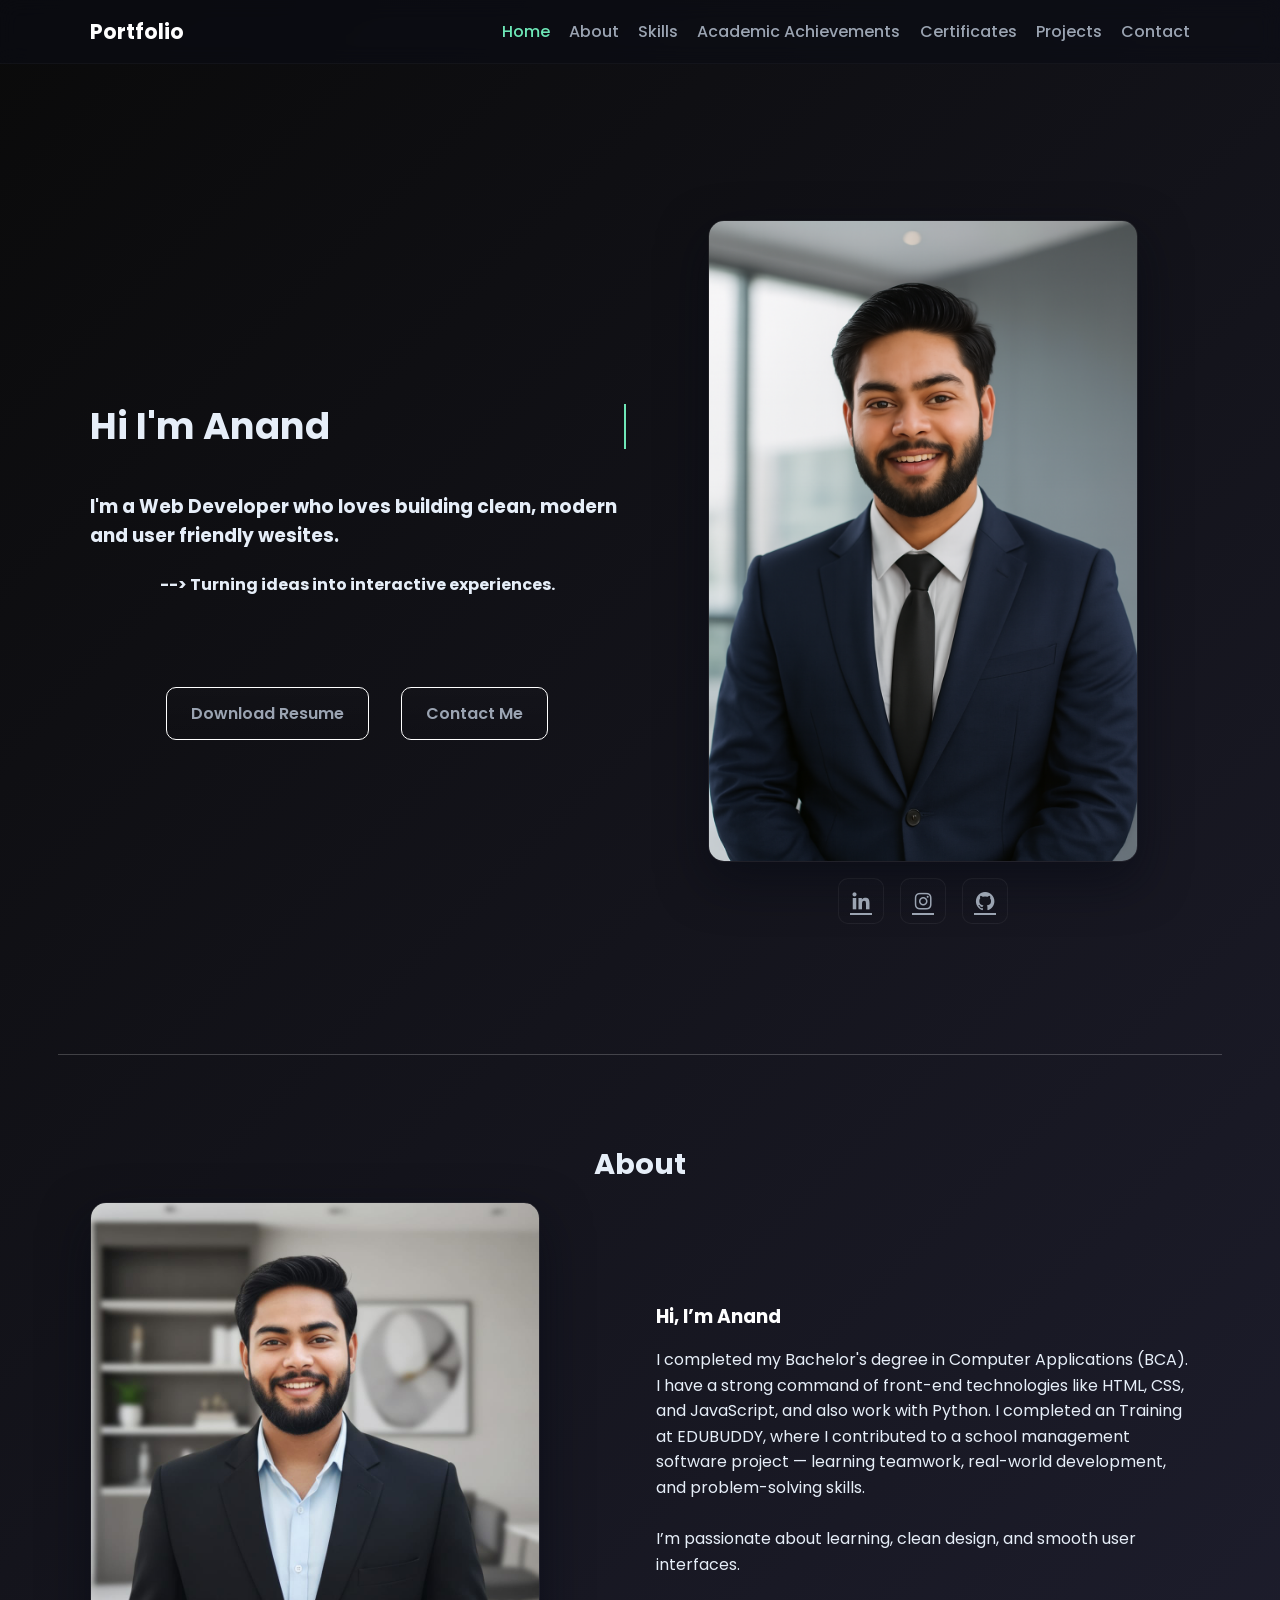
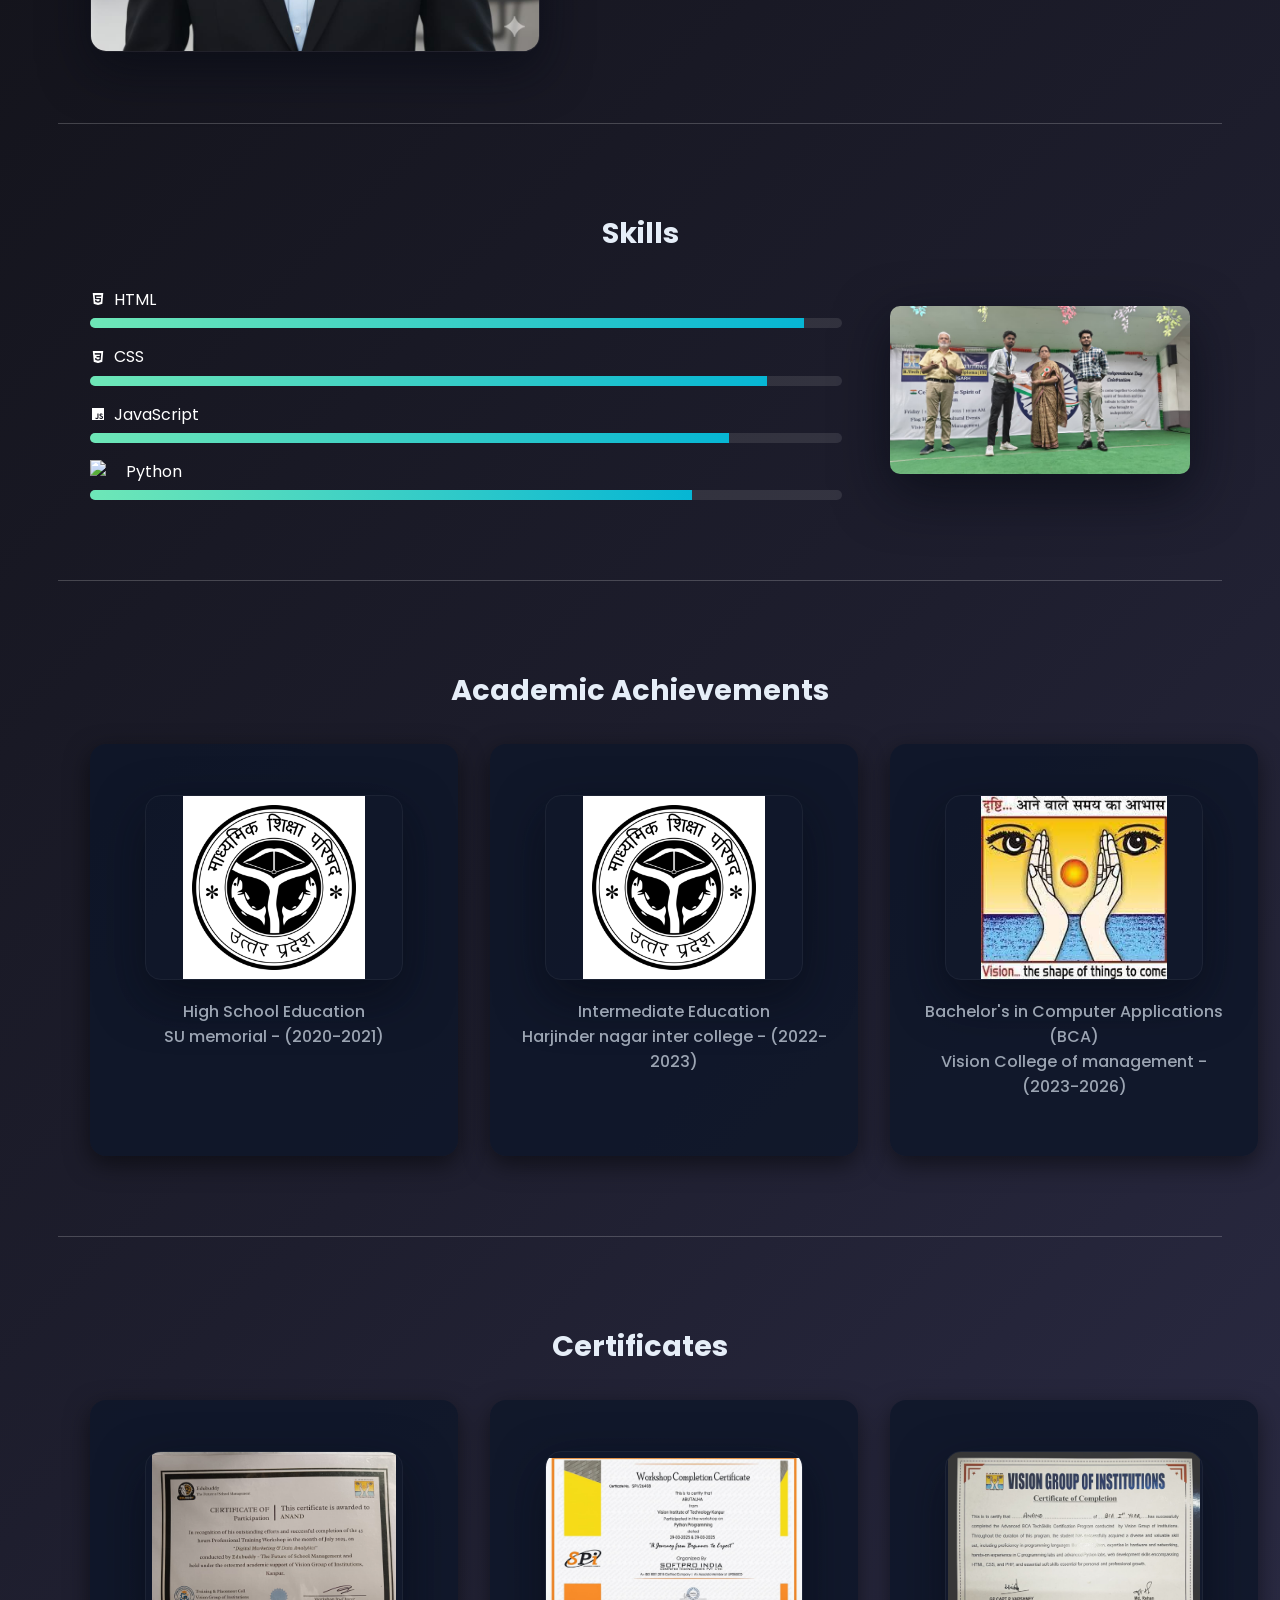
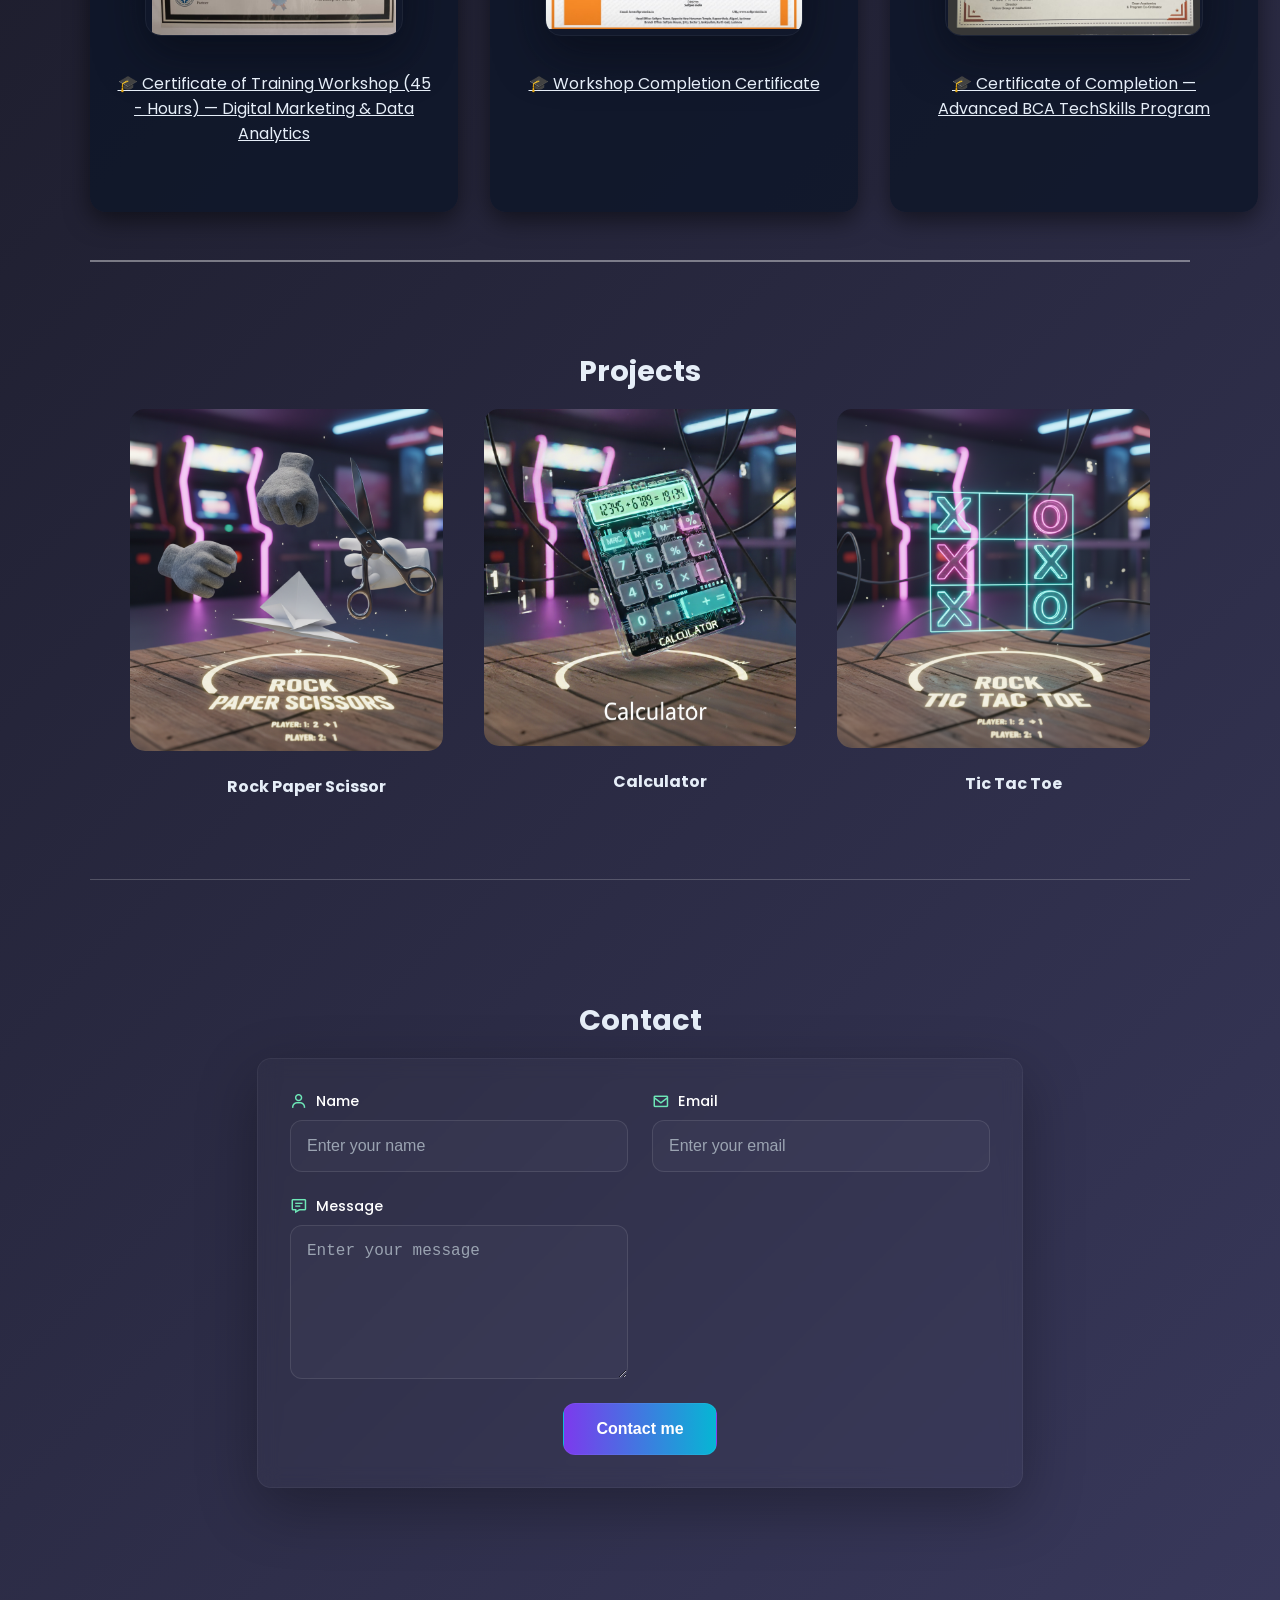
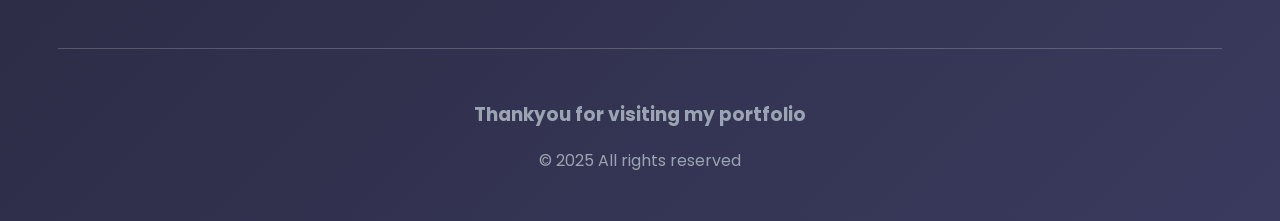
==== index.html @ 86681692 "Photos and certificate" ====
<!DOCTYPE html>
<html lang="en">

<head>
  <meta charset="UTF-8" />
  <meta name="viewport" content="width=device-width, initial-scale=1.0" />
  <title> Anand — Portfolio</title>

  <!-- Google Fonts & Boxicons -->
  <link href="https://fonts.googleapis.com/css2?family=Poppins:wght@300;400;600;700&display=swap" rel="stylesheet">
  <link href="https://cdn.jsdelivr.net/npm/boxicons@2.0.5/css/boxicons.min.css" rel="stylesheet">

  <link rel="stylesheet" href="style.css">
</head>

<body>

  <!-- ===== HEADER ===== -->
  <header>
    <nav class="nav">
      <a href="#" class="nav__logo"> Portfolio</a>
      <ul class="nav__list">
        <li><a href="#home" class="nav__link active-link">Home</a></li>
        <li><a href="#about" class="nav__link">About</a></li>
        <li><a href="#skills" class="nav__link">Skills</a></li>
        <li><a href="#achievements" class="nav__link">Academic Achievements</a></li>
        <li><a href="#certificate" class="nav__link">Certificates</a></li>
        <li><a href="#work" class="nav__link">Projects</a></li>
        <li><a href="#contact" class="nav__link">Contact</a></li>

      </ul>
      <div class="nav__toggle" id="nav-toggle">
        <i class='bx bx-menu'></i>
      </div>
    </nav>
  </header>

  <!-- ===== MAIN ===== -->
  <main>

    <!-- ===== HOME ===== -->
    <section class="home" id="home">
      <div class="home__data">
        <h1>
          Hi  I'm  Anand <br>
        </h1><br>
        <h3>
          I'm a Web Developer who loves building clean, modern and user friendly wesites.
        </h3>
        <h4>
          <center>--> Turning ideas into interactive experiences.
        </h4>
        </center><br><br>
        <div class="home__buttons">
          <a href="assets/Anand.2.03..pdf" download class="button">Download Resume</a>
          <a href="#contact" class="button">Contact Me</a>
        </div>
      </div>

      <div class="home__img">
        <img src="assets/Anand.img.png" alt="Anand" class="home__photo">
        <div class="home__social">
          <a href="https://www.linkedin.com/in/anand-kumar-47a4992b3/" class="home__social-icon"><i
              class='bx bxl-linkedin'></i></a>
          <a href="https://www.instagram.com/anand.thinks_1838/" class="home__social-icon"><i
              class='bx bxl-instagram'></i></a>
          <a href="https://github.com/dashboard" class="home__social-icon"><i class='bx bxl-github'></i></a>
        </div>
      </div>
    </section>

    <!-- ===== ABOUT ===== -->
    <section class="section" id="about">
      <h2 class="section-title">About</h2>
      <div class="about__container">
        <div class="about__img">
          <img src="assets/Anand 2.jpeg" alt="About Image">
        </div>
        <div>
          <h3 class="about__subtitle">Hi, I’m Anand</h3>
          <p class="about__text">
            I completed my Bachelor's degree in Computer Applications (BCA).
            I have a strong command of front-end technologies like HTML, CSS, and JavaScript,
            and also work with Python.
            I completed an Training at EDUBUDDY, where I contributed to a school management software project —
            learning teamwork, real-world development, and problem-solving skills.
            <br><br>
            I’m passionate about learning, clean design, and smooth user interfaces.
          </p>
        </div>
      </div>
    </section>

    <!-- ===== SKILLS ===== -->
    <section class="section" id="skills">
      <h2 class="section-title">Skills</h2>
      <div class="skills__container">
        <div>
          <div class="skills__data">
            <div class="skills__names"><i class='bx bxl-html5'></i> HTML</div>
            <div class="skills__bar"><i style="width: 95%; --width: 95%;"></i></div>
          </div>
          <div class="skills__data">
            <div class="skills__names"><i class='bx bxl-css3'></i> CSS</div>
            <div class="skills__bar"><i style="width: 90%; --width: 90%;"></i></div>
          </div>
          <div class="skills__data">
            <div class="skills__names"><i class='bx bxl-javascript'></i> JavaScript</div>
            <div class="skills__bar"><i style="width: 85%; --width: 85%;"></i></div>
          </div>
          <div class="skills__data">
            <div class="skills__names">
              <img src="https://cdn.jsdelivr.net/gh/devicons/devicon/icons/python/python-original.svg" alt="Python"
                style="width: 22px; height: 22px; vertical-align: middle; margin-right: 6px;">
              Python
            </div>
            <div class="skills__bar"><i style="width: 80%; --width: 80%;"></i></div>
          </div>
        </div>
        <center> <img src="assets/abu.jpg" alt="" class="skills__img"> </center>
      </div>
    </section>

    <!-- ===== ACADEMIC ACHIEVEMENTS ===== -->
    <section class="section" id="achievements">
      <h2 class="section-title">Academic Achievements</h2>
      <div class="achievements__container">
        <div class="achievement__item">
          <img src="assets/inter meediate.png" alt="High School Certificate" class="achievement__img">
          <p class="achievement__text">High School Education<br>SU memorial - (2020-2021)</p>
        </div>
        <div class="achievement__item">
          <img src="assets/inter meediate.png" alt="Intermediate Certificate" class="achievement__img">
          <p class="achievement__text">Intermediate Education<br>Harjinder nagar inter college - (2022-2023)</p>
        </div>
        <div class="achievement__item">
          <img src="assets/college.jpeg" alt="BCA Certificate" class="achievement__img">
          <p class="achievement__text">Bachelor's in Computer Applications (BCA)<br>Vision College of management -
            (2023-2026)</p>
        </div>
      </div>
    </section>

    <!-- ===== CERTIFICATES ===== -->
    <section class="section" id="certificate">
      <h2 class="section-title">Certificates</h2>
      <div class="achievements__container">
        <div class="achievement__item">
          <img src="assets/cf1.jpeg" alt="tranning Certificate" class="achievement__img animate-float">
          <p class="achievement__text animate-fade"><u>
              <center>🎓 Certificate of Training Workshop (45 - Hours) — Digital Marketing & Data Analytics
            </u></center> <br>
        </div>
        <div class="achievement__item">
          <img src="assets/certificate 2.jpg" alt="Python Certificate" class="achievement__img animate-float">
          <p class="achievement__text animate-fade">
            <center><u>🎓 Workshop Completion Certificate</u> </center><br>
        </div>

        <div class="achievement__item">
          <img src="assets/cf3.jpeg" alt="advance bca Certificate" class="achievement__img animate-float">
          <p class="achievement__text animate-fade">
            <center><u>🎓 Certificate of Completion — Advanced BCA TechSkills Program </u></center>
        </div>
      </div>

      <!-- ===== WORK ===== -->
      <section class="section" id="work">
        <h2 class="section-title">Projects</h2>
        <center>
          <div class="work__container">
            <div class="work__img"><a href="https://github.com/Abutalha09/Rock-Paper-Scissors-"><img
                  src="assets/rock paper.png" alt=""></a><br>
              <ul><b>Rock Paper Scissor</b>
                <ul>
            </div>
            <div class="work__img"><a href="https://abutalha09.github.io/calculator/"><img src="assets/Calculator1.png"
                  alt=""></a>
              <ul><b>Calculator</b></ul>
            </div>
            <div class="work__img"><a href="https://github.com/Abutalha09/Tic-Tac-Toe"><img src="assets/Tic tac toe.png"
                  alt=""></a>
              <ul> <b>Tic Tac Toe</b></ul>
            </div>
          </div>
        </center>
      </section>

      <!-- ===== CONTACT ===== -->
      <section class="section" id="contact">
        <h2 class="section-title">Contact</h2>
        <form class="contact__form" action="https://formsubmit.co/mdsaif2357@gmail.com" method="POST">
          <div class="contact__group">
            <label for="name" class="contact__label"><i class='bx bx-user'></i> Name</label>
            <input type="text" id="name" name="name" class="contact__input" placeholder="Enter your name" required>
          </div>
          <div class="contact__group">
            <label for="email" class="contact__label"><i class='bx bx-envelope'></i> Email</label>
            <input type="email" id="email" name="email" class="contact__input" placeholder="Enter your email" required>
          </div>
          <div class="contact__group">
            <label for="message" class="contact__label"><i class='bx bx-message-detail'></i> Message</label>
            <textarea id="message" name="message" class="contact__input" placeholder="Enter your message"
              required></textarea>
          </div>
          <button type="submit" class="contact__button">Contact me</button>
        </form>
      </section>

  </main>
  <!-- ===== FOOTER ===== -->
  <footer>
    <h3>Thankyou for visiting my portfolio</h3>
    <p>© 2025 All rights reserved</p>
  </footer>

  <script src="script.js"></script>
</body>

</html>
---- style.css ----
:root {
  --bg-1: #0f172a;
  --bg-2: #0b1226;
  --accent-a: #6ee7b7;
  --accent-b: #7c3aed;
  --accent-c: #06b6d4;
  --muted: #9ba4b2;
  --card-radius: 14px; 
  --trans: 350ms cubic-bezier(.2, .9, .2, 1);
}

body {
  margin: 0;
  font-family: 'Poppins', sans-serif;
  color: #e6eef8;
  background: linear-gradient(135deg, #0a0a0a 0%, #1e1e2e 50%, #3a3a5e 100%);
  overflow-x: hidden;
}

/* ============ HEADER ============ */
header {
  position: fixed;
  width: 100%;
  top: 0;
  z-index: 100;
  background: rgba(10, 12, 20, 0.6);
  backdrop-filter: blur(10px);
  border-bottom: 1px solid rgba(255, 255, 255, 0.03);
}

.nav {
  max-width: 1100px;
  margin: auto;
  display: flex;
  justify-content: space-between;
  align-items: center;
  padding: 1rem;
}

.nav__toggle {
  display: none;
  font-size: 1.5rem;
  color: var(--muted);
  cursor: pointer;
  transition: color var(--trans);
}

.nav__toggle:hover {
  color: var(--accent-a);
}

.nav__logo {
  font-size: 1.3rem;
  font-weight: 700;
  color: #fff;
  text-decoration: none;
}

.nav__list {
  list-style: none;
  display: flex;
  gap: 1.2rem;
  margin: 0;
  padding: 0;
}

.nav__link {
  text-decoration: none;
  color: var(--muted);
  font-weight: 500;
  transition: color var(--trans);
}

.nav__link:hover,
.active-link {
  color: var(--accent-a);
}

main {
  padding-top: 90px;
}

/* ============ HOME SECTION ============ */
.home {
  display: grid;
  grid-template-columns: 1fr 1fr;
  align-items: center;
  gap: 2rem;
  min-height: 100vh;
  max-width: 1100px;
  margin: auto;
  padding: 2rem;
  border-bottom: 1px solid rgba(255, 255, 255, 0.2);
  opacity: 0;
  transform: translateY(50px);
  transition: opacity 0.6s ease, transform 0.6s ease;
}

.home.animate {
  opacity: 1;
  transform: translateY(0);
}

/* ============ SECTIONS ============ */
.section {
  max-width: 1100px;
  margin: auto;
  padding: 4rem 2rem;
  border-bottom: 1px solid rgba(255, 255, 255, 0.2);
  opacity: 0;
  transform: translateY(50px);
  transition: opacity 0.6s ease, transform 0.6s ease;
}

.section.animate {
  opacity: 1;
  transform: translateY(0);
}

.home__data h1 {
  font-size: 2.3rem;
  margin: 0;
  line-height: 1.2;
  opacity: 0;
  transform: translateY(20px);
  animation: fadeInUp 1s ease-out forwards, typewriter 3s steps(40, end) 1s forwards;
  overflow: hidden;
  white-space: nowrap;
  border-right: 2px solid var(--accent-a);
}

.home__data h3 {
  opacity: 0;
  transform: translateY(20px);
  animation: fadeInUp 1.5s ease-out forwards;
}

.home__data h4 {
  opacity: 0;
  transform: translateY(20px);
  animation: fadeInUp 2s ease-out forwards;
}

.home__buttons {
  display: flex;
  justify-content: center;
  gap: 2rem;
  opacity: 0;
  transform: translateY(20px);
  animation: fadeInUp 2.5s ease-out forwards;
}

@keyframes fadeInUp {
  to {
    opacity: 1;
    transform: translateY(0);
  }
}

@keyframes typewriter {
  from {
    width: 0;
  }
  to {
    width: 100%;
  }
}



.button {
  display: inline-block;
  margin-top: 1.2rem;
  padding: 0.8rem 1.5rem;
  border-radius: 10px;
  border: 1px solid white;
  background: linear-gradient(180deg, rgba(255, 255, 255, 0.012), transparent);
  color: var(--muted);
  text-decoration: none;
  font-weight: 600;
  transition: all var(--trans);
  position: relative;
  overflow: hidden;
}

.button::before {
  content: '';
  position: absolute;
  top: 0;
  left: -100%;
  width: 100%;
  height: 100%;
  background: linear-gradient(90deg, transparent, rgba(255, 255, 255, 0.2), transparent);
  transition: left 0.5s;
}

.button:hover::before {
  left: 100%;
}

.button:hover {
  color: white;
  transform: translateY(-6px);
  background: linear-gradient(90deg, var(--accent-b), var(--accent-c));
  box-shadow: 0 10px 30px rgba(124, 58, 237, 0.15);
}

.home__img {
  display: flex;
  flex-direction: column;
  align-items: center;
  justify-content: center;
}

.home__photo {
  width: 80%;
  max-width: 40vw;
  min-width: 150px;
  border-radius: 16px;
  border: 1px solid rgba(255, 255, 255, 0.05);
  box-shadow: 0 18px 48px rgba(7, 10, 20, 0.6);
  transition: transform 350ms ease, box-shadow 350ms ease;
  animation: float 3s ease-in-out infinite;
}

.home__photo:hover {
  transform: translateY(-6px) scale(1.1) rotateX(5deg) rotateY(5deg);
  box-shadow: 0 30px 80px rgba(7, 10, 20, 0.9), 0 0 50px rgba(110, 231, 183, 0.8), 0 0 100px rgba(110, 231, 183, 0.5);
}

@keyframes float {
  0%, 100% {
    transform: translateY(0px);
  }
  50% {
    transform: translateY(-10px);
  }
}

.home__social {
  display: flex;
  justify-content: center;
  gap: 1rem;
  margin-top: 1rem;
}

.home__social-icon {
  color: var(--muted);
  font-size: 1.4rem;
  display: inline-flex;
  align-items: center;
  justify-content: center;
  width: 44px;
  height: 44px;
  border-radius: 10px;
  border: 1px solid rgba(255, 255, 255, 0.05);
  background: linear-gradient(180deg, rgba(255, 255, 255, 0.012), transparent);
  transition: all var(--trans);
}

.home__social-icon:hover {
  color: white;
  transform: translateY(-6px);
  background: linear-gradient(90deg, var(--accent-b), var(--accent-c));
  box-shadow: 0 10px 30px rgba(124, 58, 237, 0.15);
}

/* ============ ABOUT SECTION ============ */
.section {
  max-width: 1100px;
  margin: auto;
  padding: 4rem 2rem;
  border-bottom: 1px solid rgba(255, 255, 255, 0.2);
}

.section-title {
  font-size: 1.8rem;
  margin-bottom: 1rem;
  text-align: center;
}

.about__container {
  display: grid;
  grid-template-columns: 1fr 1fr;
  align-items: center;
  gap: 2rem;
}

.about__img img {
  width: 90%;
  max-width: 35vw;
  min-width: 150px;
  border-radius: 16px;
  border: 1px solid rgba(255, 255, 255, 0.05);
  box-shadow: 0 18px 48px rgba(7, 10, 20, 0.6);
  transition: transform 0.5s ease, box-shadow 0.5s ease;
}

.about__img img:hover {
  transform: rotate(5deg) scale(1.1);
  box-shadow: 0 30px 80px rgba(7, 10, 20, 0.9), 0 0 50px rgba(110, 231, 183, 0.8), 0 0 100px rgba(110, 231, 183, 0.5);
}

.about__subtitle {
  font-weight: 700;
  color: #fff;
  margin-bottom: 0.8rem;
  opacity: 0;
  transform: translateY(20px);
  animation: fadeInUp 1.5s ease-out forwards, colorChange 3s ease-in-out infinite;
}

.about__text {
  color: var(--muted);
  line-height: 1.6;
  opacity: 0;
  transform: translateY(20px);
  animation: fadeInUp 2s ease-out forwards, textGlow 2s ease-in-out infinite;
}

.about__text {
  line-height: 1.6;
  margin-bottom: 0;
  font-weight: 400;
  color: #e6eef8;
}

@keyframes colorChange {
  0%, 100% { color: #fff; }
  50% { color: var(--accent-a); }
}

@keyframes textGlow {
  0%, 100% { text-shadow: 0 0 5px rgba(110, 231, 183, 0.3); }
  50% { text-shadow: 0 0 20px rgba(110, 231, 183, 0.6); }
}

/* ============ SKILLS SECTION ============ */
.skills__container {
  display: grid;
  grid-template-columns: 1fr 300px;
  align-items: center;
  gap: 3rem;
}

.skills__data {
  margin: 1rem 0;
}

.skills__names {
  display: flex;
  align-items: center;
  gap: 0.5rem;
  color: #fff;
}

.skills__bar {
  height: 10px;
  background: rgba(255, 255, 255, 0.1);
  border-radius: 5px;
  overflow: hidden;
  margin-top: 0.4rem;
}

.skills__bar i {
  display: block;
  height: 100%;
  background: linear-gradient(90deg, var(--accent-a), var(--accent-c));
  animation: growWidth 2s ease-out forwards;
}

@keyframes growWidth {
  from {
    width: 0%;
  }
  to {
    width: var(--width);
  }
}

.skills__img {
  width: 100%;
  max-width: 60vw;
  border-radius: 10px;
  box-shadow: 0 18px 54px rgba(7, 10, 20, 0.7);
  animation: pulse 2s ease-in-out infinite;
}

@keyframes pulse {
  0%, 100% {
    transform: scale(1);
    box-shadow: 0 18px 54px rgba(7, 10, 20, 0.7);
  }
  50% {
    transform: scale(1.15);
    box-shadow: 0 26px 78px rgba(110, 231, 183, 0.6);
  }
}

/* ============ ACADEMIC ACHIEVEMENTS SECTION ============ */
.achievements__container {
  display: grid;
  grid-template-columns: repeat(3, 1fr);
  gap: 2rem;
  justify-items: center;
  align-items: start;
}

.achievement__item {
  display: flex;
  flex-direction: column;
  align-items: center;
  text-align: center;
  padding: 1rem 1.5rem;
  width: 320px;
  min-height: 380px;
  background: rgba(15, 23, 42, 0.85);
  border-radius: 16px;
  box-shadow: 0 8px 24px rgba(0, 0, 0, 0.5);
  margin: 1rem 0;
  opacity: 0;
  transform: translateY(50px);
  transition: opacity 0.6s ease, transform 0.6s ease;
}

.achievement__item:nth-child(1) {
  grid-column: unset;
  grid-row: unset;
}

.achievement__item:nth-child(2) {
  grid-column: unset;
  grid-row: unset;
}

.achievement__item:nth-child(3) {
  grid-column: unset;
  grid-row: unset;
  justify-self: center;
}

.achievement__item.animate {
  opacity: 1;
  transform: translateY(0);
}

.achievement__img {
  margin-top: 35px;
  width: 80%;
  max-width: 35vw;
  min-width: 200px;
  aspect-ratio: 7 / 5;
  object-fit: contain;
  border-radius: 16px;
  border: 1px solid rgba(255, 255, 255, 0.05);
  box-shadow: 0 18px 48px rgba(7, 10, 20, 0.6);
  transition: transform 300ms ease, box-shadow 300ms ease;
  animation: float 3s ease-in-out infinite;
  cursor: pointer;
}

.achievement__text {
  margin-top: 1.2rem;
  color: var(--muted);
  font-size: 1rem;
  font-weight: 500;
  opacity: 0;
  transform: translateY(20px);
  animation: fadeInUp 1.2s ease-out forwards;
}

/* Animation classes for certificates - similar to home image */
.animate-float {
  animation: float 3s ease-in-out infinite;
}

.animate-fade {
  opacity: 0;
  transform: translateY(20px);
  animation: fadeInUp 1s ease-out forwards;
}

.achievement__item.animate .achievement__img {
  animation: float 3s ease-in-out infinite;
  transform-origin: center center;
}

.achievement__item.animate .achievement__text {
  animation: fadeInUp 1s ease-out forwards;
  opacity: 1;
  transform: translateY(0);
}

.achievement__img:hover {
  transform: translateY(-8px) scale(1.1);
  box-shadow: 0 30px 80px rgba(7, 10, 20, 0.9), 0 0 50px rgba(110, 231, 183, 0.8), 0 0 100px rgba(110, 231, 183, 0.5);
}

.achievement__img:active {
  transform: translateY(-4px) scale(1.05);
  transition: transform 100ms ease;
}

/* ============ WORK SECTION ============ */
.work__container {
  display: grid;
  grid-template-columns: repeat(3, 1fr);
  gap: 1.5rem;
}

/* Ensure work images visible when parent section animates */
#work.animate .work__img img {
  opacity: 1;
  transform: translateY(0);
  transition: opacity 0.6s ease, transform 0.6s ease;
}

.work__img img {
  width: 95%;
  max-width: 30vw;
  border-radius: 15px;
  transition: transform 300ms ease;
  animation: float 3s ease-in-out infinite;
}

.work__img:hover img {
  transform: translateY(-6px) scale(1.02) rotateX(5deg) rotateY(5deg);
  box-shadow: 0 25px 60px rgba(7, 10, 20, 0.8), 0 0 30px rgba(110, 231, 183, 0.4);
}

/* ============ CONTACT SECTION ============ */
.contact__form {
  display: grid;
  grid-template-columns: 1fr 1fr;
  gap: 1.5rem;
  max-width: 700px;
  margin: auto;
  padding: 2rem;
  background: rgba(255, 255, 255, 0.02);
  border-radius: var(--card-radius);
  border: 1px solid rgba(255, 255, 255, 0.05);
  box-shadow: 0 20px 60px rgba(0, 0, 0, 0.3);
  backdrop-filter: blur(10px);
  opacity: 0;
  transform: translateY(30px);
  animation: formFadeIn 1s ease-out forwards;
}

@keyframes formFadeIn {
  to {
    opacity: 1;
    transform: translateY(0);
  }
}

.contact__group {
  display: flex;
  flex-direction: column;
  gap: 0.5rem;
}

.contact__label {
  display: flex;
  align-items: center;
  gap: 0.5rem;
  color: #fff;
  font-weight: 500;
  font-size: 0.9rem;
  opacity: 0;
  transform: translateX(-20px);
  animation: labelSlideIn 0.8s ease-out forwards;
}

@keyframes labelSlideIn {
  to {
    opacity: 1;
    transform: translateX(0);
  }
}

.contact__label i {
  color: var(--accent-a);
  font-size: 1.1rem;
}

.contact__input {
  padding: 1rem;
  border-radius: 12px;
  border: 1px solid rgba(255, 255, 255, 0.1);
  background: rgba(255, 255, 255, 0.03);
  color: #fff;
  font-size: 1rem;
  transition: all 0.3s ease;
  outline: none;
  opacity: 0;
  transform: translateY(20px);
  animation: inputFadeIn 1s ease-out forwards;
}

@keyframes inputFadeIn {
  to {
    opacity: 1;
    transform: translateY(0);
  }
}

.contact__input::placeholder {
  color: var(--muted);
}

@keyframes inputGlow {
  0% { box-shadow: 0 0 0 rgba(110, 231, 183, 0.4); }
  50% { box-shadow: 0 0 30px rgba(110, 231, 183, 0.6); }
  100% { box-shadow: 0 0 20px rgba(110, 231, 183, 0.4); }
}

.contact__input:hover {
  border-color: var(--accent-a);
  box-shadow: 0 0 15px rgba(110, 231, 183, 0.2);
}

textarea.contact__input {
  grid-column: 1 / -1;
  resize: vertical;
  min-height: 120px;
}

.contact__button {
  grid-column: 1 / -1;
  justify-self: center;
  padding: 1rem 2rem;
  border-radius: 12px;
  border: 1px solid rgba(255, 255, 255, 0.05);
  background: linear-gradient(90deg, var(--accent-b), var(--accent-c));
  color: white;
  font-weight: 600;
  font-size: 1rem;
  cursor: pointer;
  transition: all var(--trans);
  position: relative;
  overflow: hidden;
  opacity: 0;
  transform: translateY(20px);
  animation: buttonFadeIn 1.2s ease-out forwards;
}

.contact__button::before {
  content: '';
  position: absolute;
  top: 0;
  left: -100%;
  width: 100%;
  height: 100%;
  background: linear-gradient(90deg, transparent, rgba(255, 255, 255, 0.2), transparent);
  transition: left 0.5s;
}

.contact__button:hover::before {
  left: 100%;
}

@keyframes buttonFadeIn {
  to {
    opacity: 1;
    transform: translateY(0);
  }
}

.contact__button:hover {
  color: white;
  transform: translateY(-6px) scale(1.05);
  background: linear-gradient(90deg, var(--accent-b), var(--accent-c));
  box-shadow: 0 10px 30px rgba(124, 58, 237, 0.15);
}

@keyframes buttonBounce {
  0%, 20%, 50%, 80%, 100% { transform: translateY(0); }
  40% { transform: translateY(-10px); }
  60% { transform: translateY(-5px); }
}

.contact__button:active {
  transform: translateY(-2px);
}

/* ============ FOOTER ============ */
footer {
  text-align: center;
  padding: 2rem 1rem;
  color: var(--muted);
  /* Removed border-top to prevent double line after contact section */
  border-top: none;
}

/* ============ RESPONSIVE ============ */
/* Enhanced media queries for mid-sized devices */

@media (max-width: 1024px) {
  .home,
  .about__container,
  .skills__container {
    grid-template-columns: 1fr;
    text-align: center;
  }

  .achievements__container {
    grid-template-columns: 1fr;
  }

  .work__container {
    grid-template-columns: 1fr 1fr;
  }

  .contact__form {
    grid-template-columns: 1fr;
  }
}

@media (max-width: 900px) {
  .home,
  .about__container,
  .skills__container {
    grid-template-columns: 1fr;
    text-align: center;
  }

  .achievements__container {
    grid-template-columns: 1fr;
  }

  .work__container {
    grid-template-columns: 1fr 1fr;
  }

  .contact__form {
    grid-template-columns: 1fr;
  }
}


@media (max-width: 1024px) {
  .nav__toggle {
    display: block;
    font-size: 1.6rem;
  }

  .nav__list {
    position: fixed;
    top: 100%;
    left: 0;
    width: 100%;
    background: rgba(10, 12, 20, 0.95);
    backdrop-filter: blur(10px);
    flex-direction: column;
    gap: 2rem;
    padding: 2rem;
    transform: translateY(-100%);
    opacity: 0;
    visibility: hidden;
    transition: all 0.3s ease;
  }

  .nav__list.show {
    transform: translateY(0);
    opacity: 1;
    visibility: visible;
  }

  .nav__link {
    font-size: 1.2rem;
  }
}

@media (max-width: 768px) {
  .nav__toggle {
    display: block;
    font-size: 1.8rem;
  }

  .nav__list {
    padding: 1.8rem;
  }

  .nav__link {
    font-size: 1.1rem;
  }

  .home__data h1 {
    font-size: 1.8rem;
  }

  .work__container {
    grid-template-columns: 1fr;
  }

  .contact__button {
    margin-left: 0;
    justify-self: center;
  }
}

/* Added media query for smaller phones (max-width 480px) */
@media (max-width: 480px) {
  header {
    padding: 0.5rem 1rem;
  }

  .nav__logo {
    font-size: 1.1rem;
  }

  .nav__link {
    font-size: 1rem;
  }

  .nav__toggle {
    font-size: 1.8rem;
  }

  .home__data h1 {
    font-size: 1.3rem;
  }

  .home__data h3,
  .home__data h4 {
    font-size: 1rem;
  }

  .home__buttons {
    flex-direction: column;
    gap: 1rem;
  }

  .home__photo {
    max-width: 200px;
  }

  .about__container,
  .skills__container,
  .achievements__container,
  .work__container {
    grid-template-columns: 1fr;
    gap: 1rem;
  }

  /* Center project section items horizontally */
  .work__container {
    justify-items: center;
    justify-content: center;
  }

  /* Limit the max width of work imgs for better consistency */
  .work__img img {
    width: 100%;
    max-width: 280px;
  }

  .contact__form {
    grid-template-columns: 1fr;
    padding: 1rem;
  }

  .contact__button {
    width: 100%;
  }
}


/* Removed debug styles for red background and borders */

/* Make #certificate, #work, #contact sections animate and visible on scroll */
#contact {
  opacity: 0;
  transform: translateY(50px);
  transition: opacity 0.6s ease, transform 0.6s ease;
  margin: 2rem auto;
  max-width: 1100px;
  padding: 4rem 2rem;
  /* Removed bottom border to prevent double line */
  border-bottom: none;
  border-top: none;
  /* remove double line below contact */
  border-bottom-width: 0 !important;
}

#work {
  opacity: 0;
  transform: translateY(50px);
  transition: opacity 0.6s ease, transform 0.6s ease;
  margin: 2rem auto;
  max-width: 1100px;
  padding: 4rem 2rem;
  border-top: 2px solid rgba(255, 255, 255, 0.4);
  border-bottom: 1px solid rgba(255, 255, 255, 0.2);
}

#certificate.animate, #work.animate, #contact.animate {
  opacity: 1;
  transform: translateY(0);
}

/* Child elements animations inside certificate section */
#certificate .achievement__item {
  opacity: 0;
  transform: translateY(20px);
  transition: opacity 0.6s ease, transform 0.6s ease;
}

#certificate.animate .achievement__item {
  opacity: 1;
  transform: translateY(0);
}

/* Child elements animations inside work/projects */
#work .work__img {
  opacity: 0;
  transform: translateY(20px);
  transition: opacity 0.6s ease, transform 0.6s ease;
}

#work.animate .work__img {
  opacity: 1;
  transform: translateY(0);
}

/* Contact form fade in when contact section animates */
#contact .contact__form {
  opacity: 0;
  transform: translateY(30px);
  transition: opacity 0.6s ease, transform 0.6s ease;
}

#contact.animate .contact__form {
  opacity: 1;
  transform: translateY(0);
}
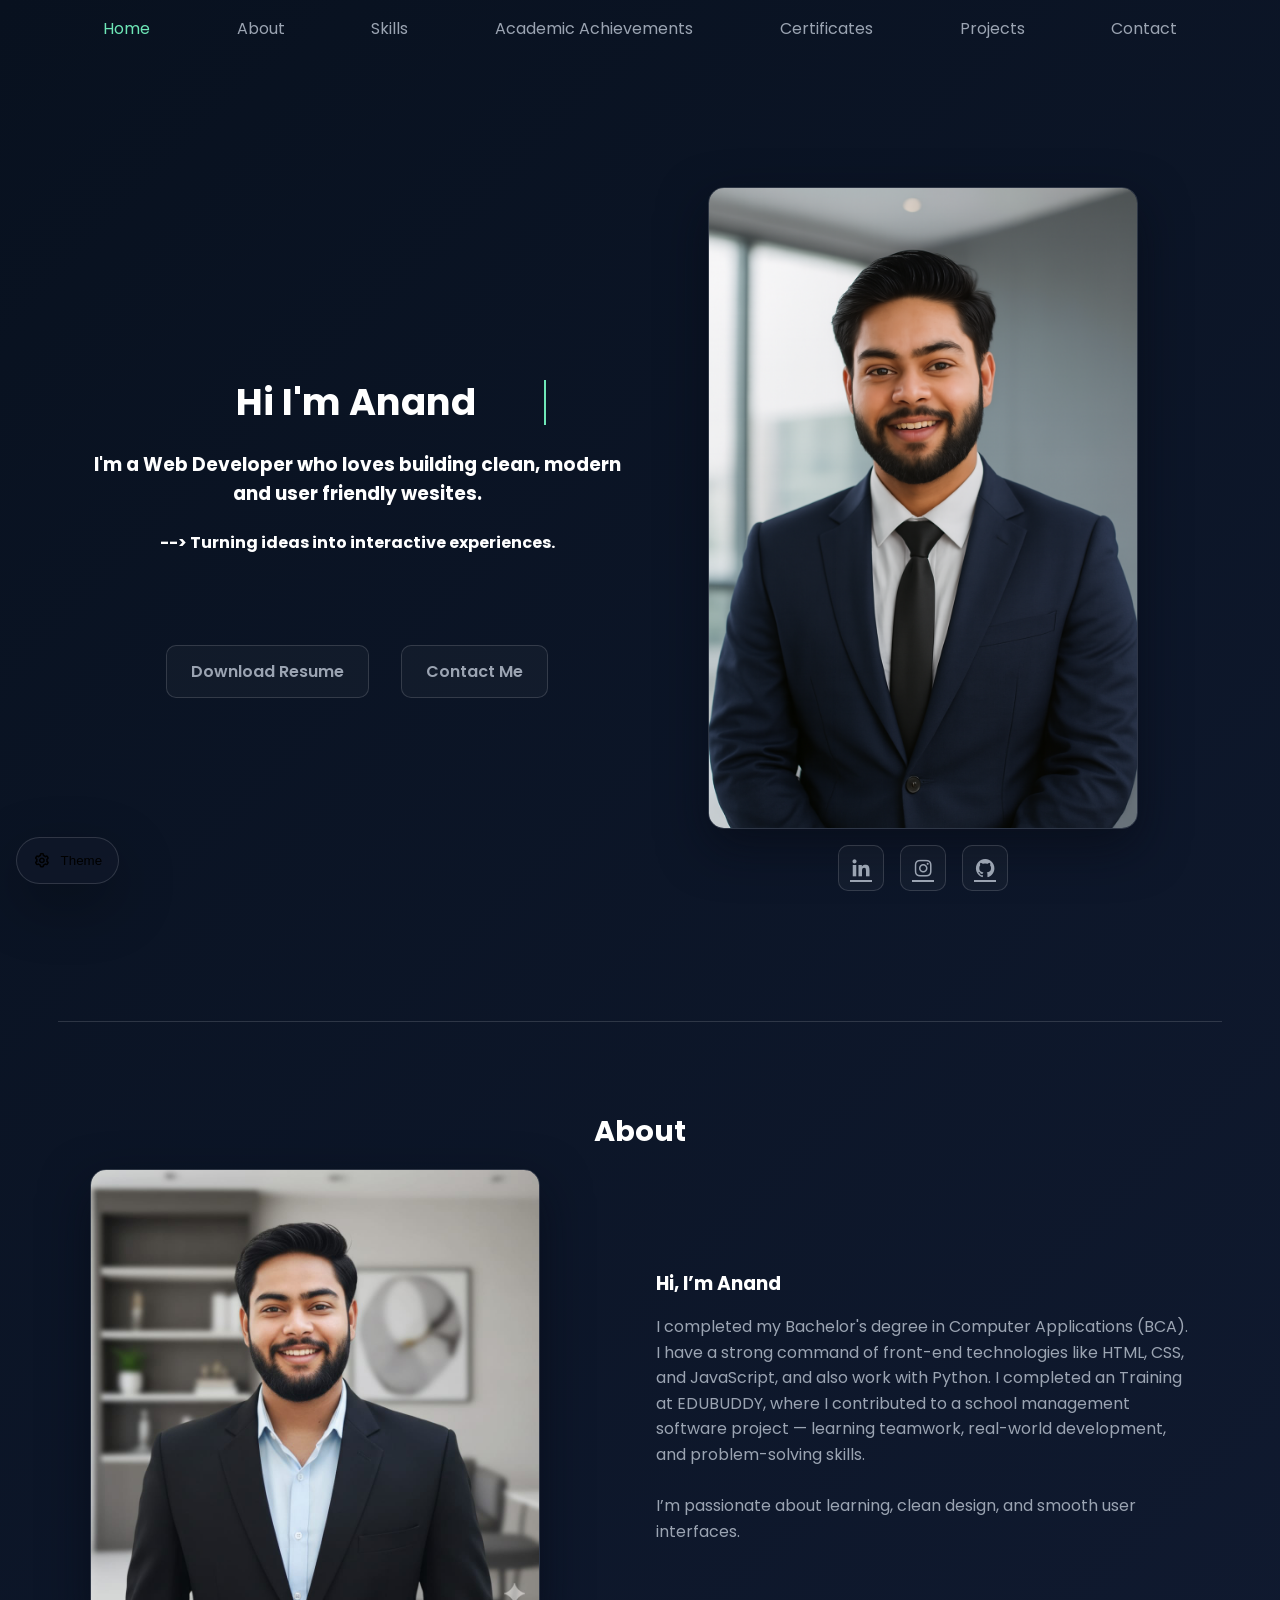
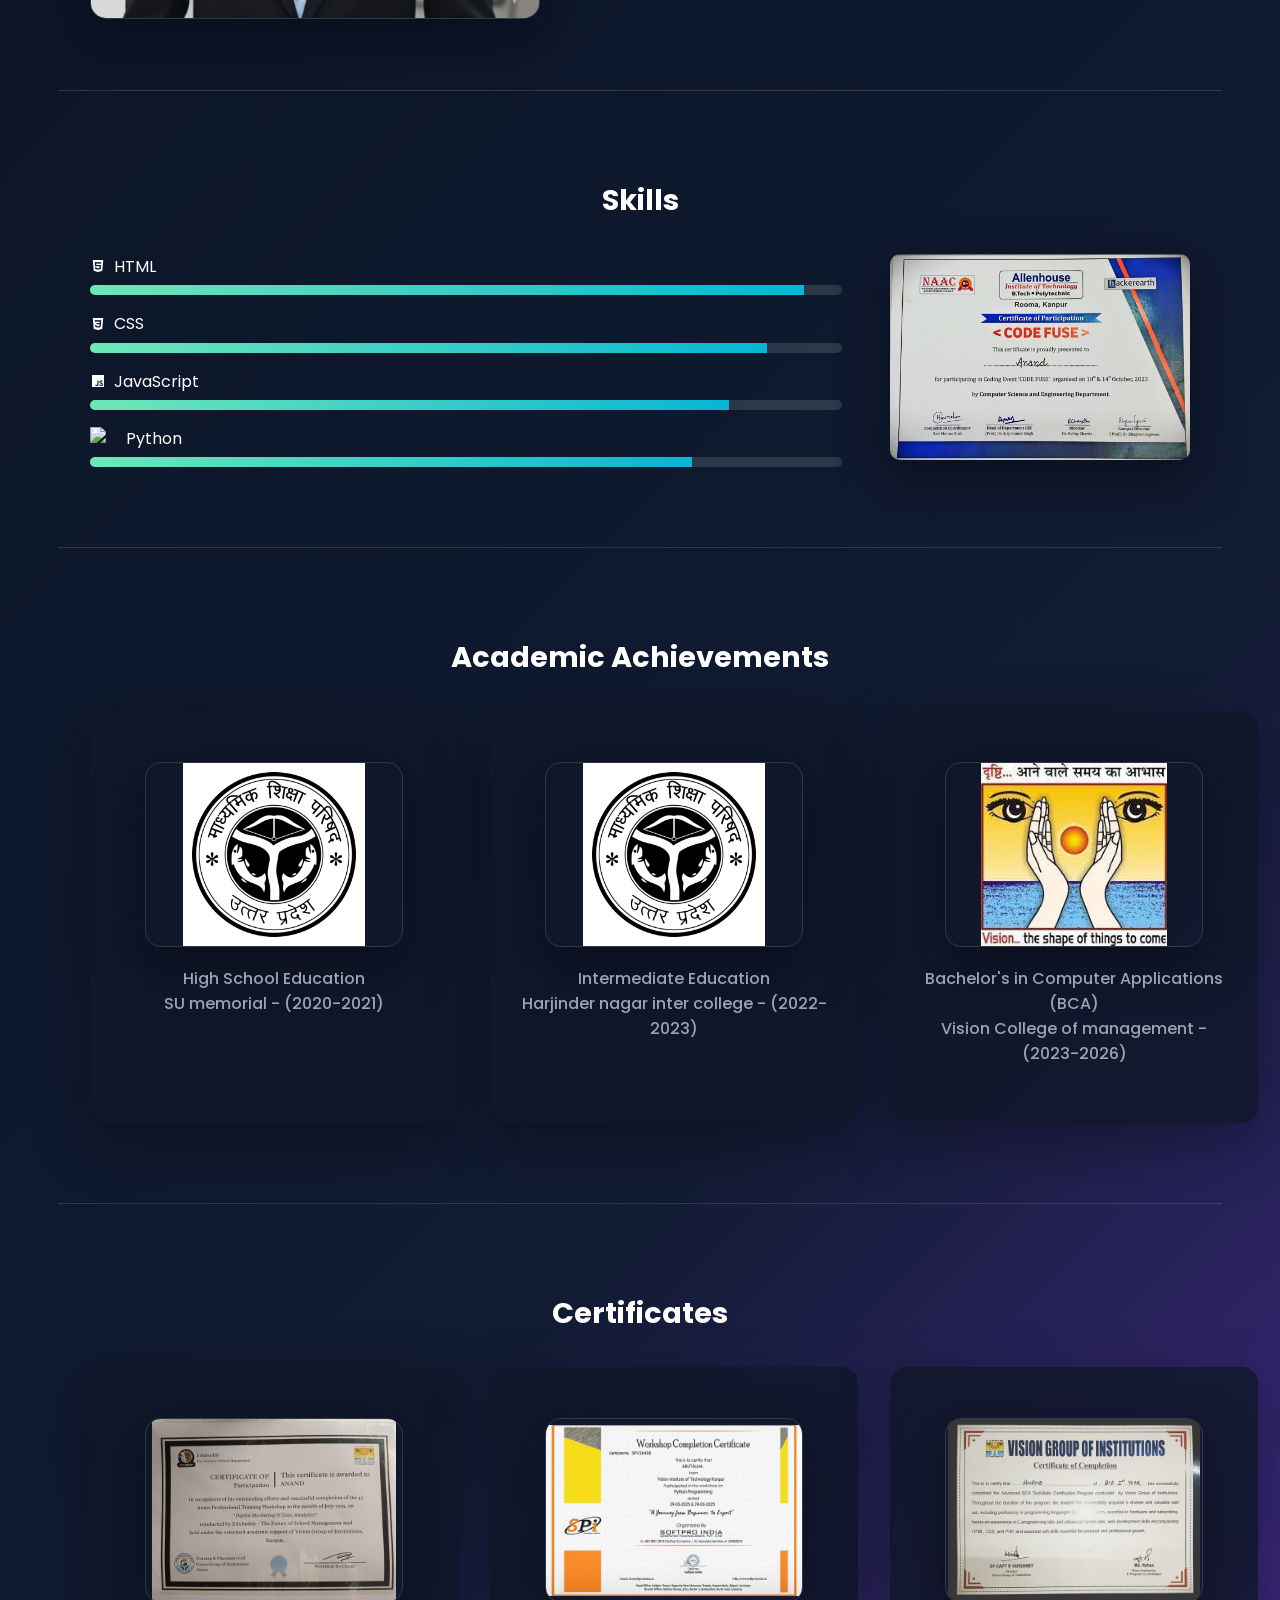
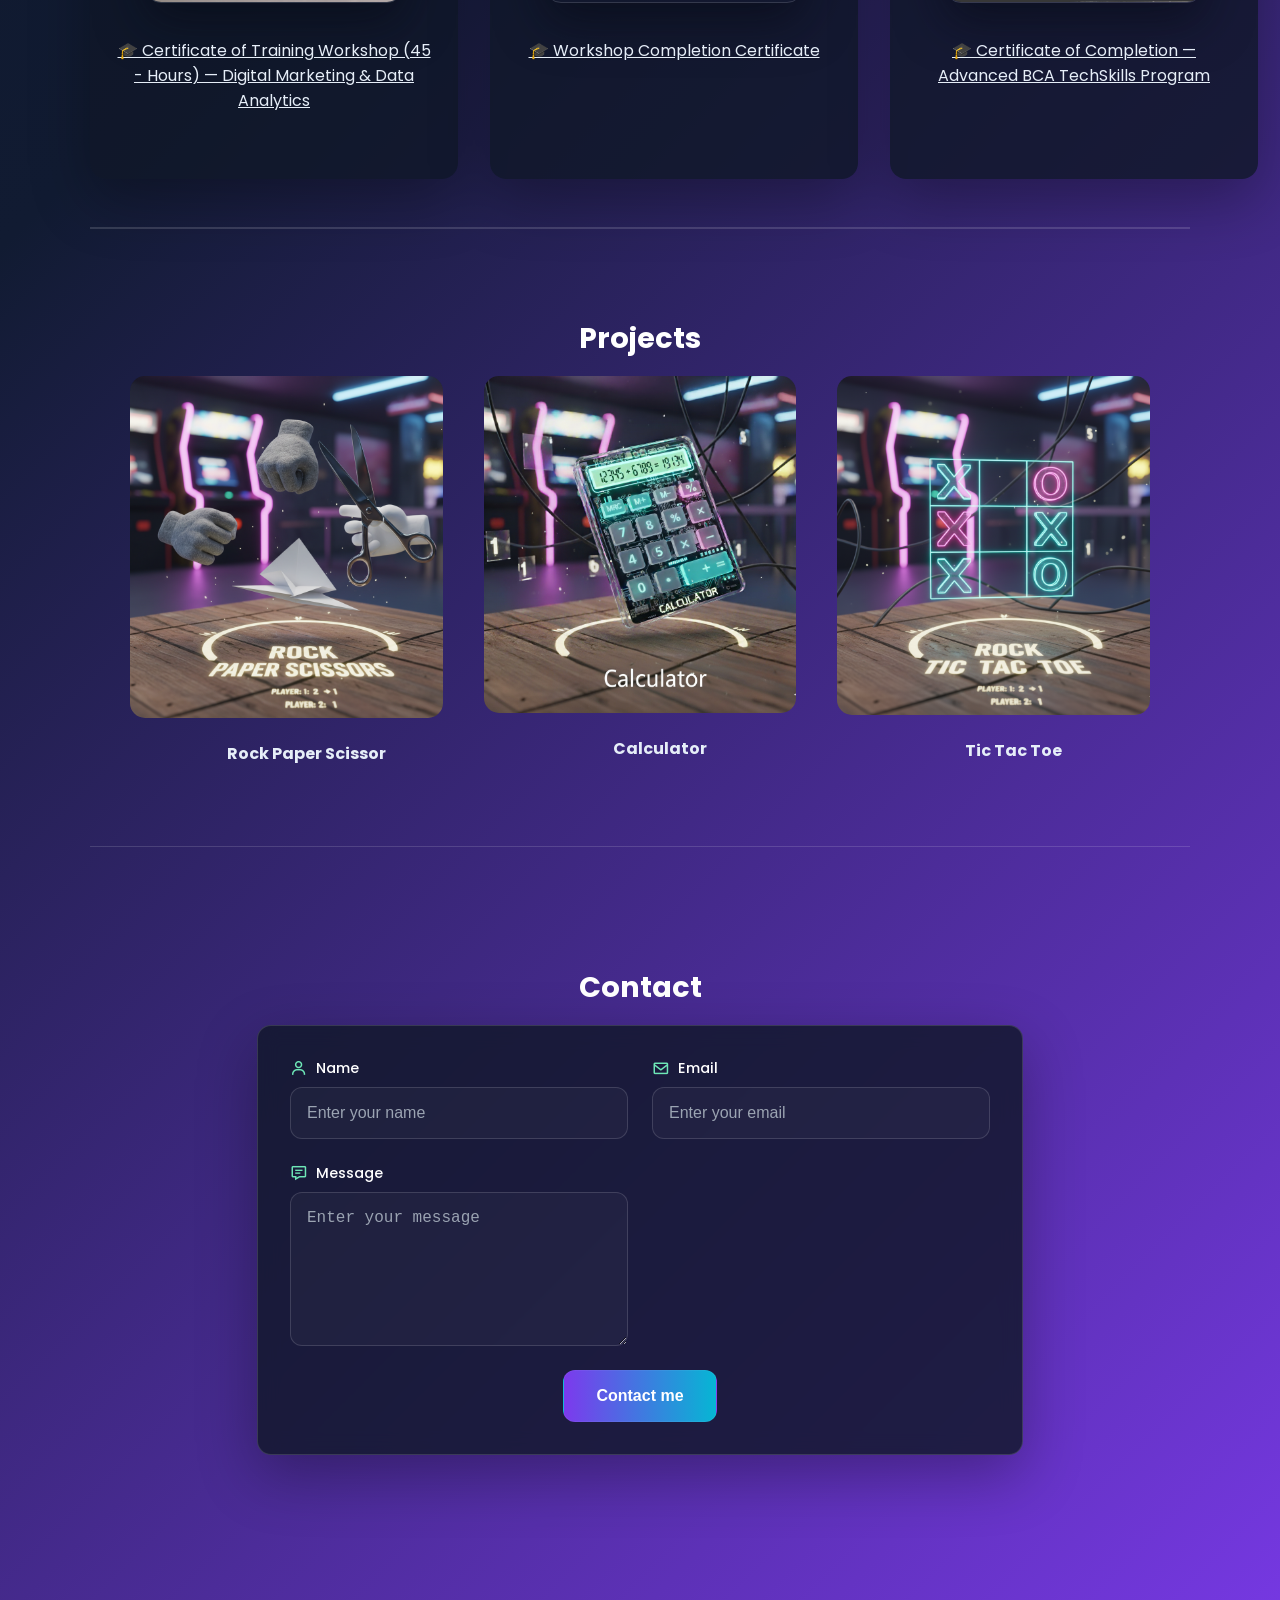
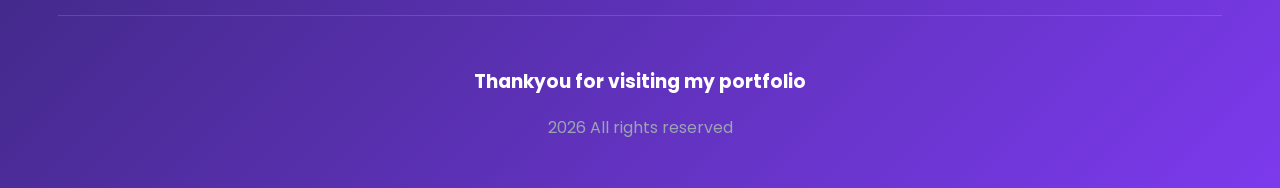
==== commit b54026f8: "UI" ====
--- a/index.html
+++ b/index.html
@@ -16,24 +16,17 @@
 <body>
 
   <!-- ===== HEADER ===== -->
-  <header>
-    <nav class="nav">
-      <a href="#" class="nav__logo"> Portfolio</a>
-      <ul class="nav__list">
-        <li><a href="#home" class="nav__link active-link">Home</a></li>
-        <li><a href="#about" class="nav__link">About</a></li>
-        <li><a href="#skills" class="nav__link">Skills</a></li>
-        <li><a href="#achievements" class="nav__link">Academic Achievements</a></li>
-        <li><a href="#certificate" class="nav__link">Certificates</a></li>
-        <li><a href="#work" class="nav__link">Projects</a></li>
-        <li><a href="#contact" class="nav__link">Contact</a></li>
-
-      </ul>
-      <div class="nav__toggle" id="nav-toggle">
-        <i class='bx bx-menu'></i>
-      </div>
-    </nav>
-  </header>
+  <nav class="nav">
+    <ul class="nav__list">
+      <li><a href="#home" class="nav__link active-link">Home</a></li>
+      <li><a href="#about" class="nav__link">About</a></li>
+      <li><a href="#skills" class="nav__link">Skills</a></li>
+      <li><a href="#achievements" class="nav__link">Academic Achievements</a></li>
+      <li><a href="#certificate" class="nav__link">Certificates</a></li>
+      <li><a href="#work" class="nav__link">Projects</a></li>
+      <li><a href="#contact" class="nav__link">Contact</a></li>
+    </ul>
+  </nav>
 
   <!-- ===== MAIN ===== -->
   <main>
@@ -42,7 +35,7 @@
     <section class="home" id="home">
       <div class="home__data">
         <h1>
-          Hi  I'm  Anand <br>
+          Hi I'm Anand <br>
         </h1><br>
         <h3>
           I'm a Web Developer who loves building clean, modern and user friendly wesites.
@@ -117,7 +110,7 @@
             <div class="skills__bar"><i style="width: 80%; --width: 80%;"></i></div>
           </div>
         </div>
-        <center> <img src="assets/abu.jpg" alt="" class="skills__img"> </center>
+        <center> <img src="assets/abu.jpeg" alt="" class="skills__img"> </center>
       </div>
     </section>
 
@@ -211,10 +204,23 @@
   <!-- ===== FOOTER ===== -->
   <footer>
     <h3>Thankyou for visiting my portfolio</h3>
-    <p>© 2025 All rights reserved</p>
+    <p> 2026 All rights reserved</p>
   </footer>
+
+  <div class="theme-settings">
+    <button class="theme-settings__toggle" id="theme-toggle" type="button" aria-label="Open theme settings">
+      <i class='bx bx-cog'></i>
+      <span>Theme</span>
+    </button>
+    <div class="theme-settings__panel" id="theme-panel" hidden>
+      <p class="theme-settings__title">Choose Theme</p>
+      <button class="theme-option" type="button" data-theme="light">Light</button>
+      <button class="theme-option" type="button" data-theme="dark">Dark</button>
+      <button class="theme-option" type="button" data-theme="sunset">Custom</button>
+    </div>
+  </div>
 
   <script src="script.js"></script>
 </body>
 
-</html>
+</html>
--- a/style.css
+++ b/style.css
@@ -5,7 +5,7 @@
   --accent-b: #7c3aed;
   --accent-c: #06b6d4;
   --muted: #9ba4b2;
-  --card-radius: 14px; 
+  --card-radius: 14px;
   --trans: 350ms cubic-bezier(.2, .9, .2, 1);
 }
 
@@ -18,32 +18,33 @@
 }
 
 /* ============ HEADER ============ */
-header {
-  position: fixed;
+nav.nav {
+  position: relative;
   width: 100%;
-  top: 0;
-  z-index: 100;
-  background: rgba(10, 12, 20, 0.6);
-  backdrop-filter: blur(10px);
-  border-bottom: 1px solid rgba(255, 255, 255, 0.03);
-}
-
-.nav {
-  max-width: 1100px;
-  margin: auto;
+  z-index: 200;
+  background: transparent;
+  padding: 1rem 2rem;
+  box-sizing: border-box;
+}
+
+.nav__list {
+  list-style: none;
   display: flex;
-  justify-content: space-between;
+  flex-direction: row;
+  justify-content: space-evenly;
   align-items: center;
-  padding: 1rem;
-}
-
-.nav__toggle {
-  display: none;
-  font-size: 1.5rem;
-  color: var(--muted);
-  cursor: pointer;
-  transition: color var(--trans);
-}
+  width: 100%;
+  gap: 1rem;
+  margin: 0;
+  padding: 0;
+  background: transparent;
+  border: none;
+  border-radius: 0;
+  backdrop-filter: none;
+  box-sizing: border-box;
+}
+
+
 
 .nav__toggle:hover {
   color: var(--accent-a);
@@ -59,15 +60,25 @@
 .nav__list {
   list-style: none;
   display: flex;
-  gap: 1.2rem;
+  justify-content: space-evenly;
+  align-items: center;
+  width: 100%;
+  gap: 1rem;
   margin: 0;
   padding: 0;
+  background: transparent;
+  border: none;
+  box-shadow: none;
+  backdrop-filter: none;
+  flex-wrap: wrap;
 }
 
 .nav__link {
   text-decoration: none;
-  color: var(--muted);
-  font-weight: 500;
+  color: #fff;
+  font-weight: 400;
+  font-size: 1rem;
+  line-height: 1.5;
   transition: color var(--trans);
 }
 
@@ -77,7 +88,7 @@
 }
 
 main {
-  padding-top: 90px;
+  padding-top: 0;
 }
 
 /* ============ HOME SECTION ============ */
@@ -101,6 +112,10 @@
   transform: translateY(0);
 }
 
+.home__data {
+  text-align: center;
+}
+
 /* ============ SECTIONS ============ */
 .section {
   max-width: 1100px;
@@ -118,15 +133,19 @@
 }
 
 .home__data h1 {
+  display: inline-block;
   font-size: 2.3rem;
   margin: 0;
   line-height: 1.2;
   opacity: 0;
   transform: translateY(20px);
-  animation: fadeInUp 1s ease-out forwards, typewriter 3s steps(40, end) 1s forwards;
+  animation: fadeInUp 1s ease-out forwards, typewriter 2s steps(16, end) 1s forwards;
   overflow: hidden;
   white-space: nowrap;
   border-right: 2px solid var(--accent-a);
+  width: 0;
+  max-width: 15ch;
+  text-align: center;
 }
 
 .home__data h3 {
@@ -161,8 +180,9 @@
   from {
     width: 0;
   }
+
   to {
-    width: 100%;
+    width: 15ch;
   }
 }
 
@@ -229,9 +249,12 @@
 }
 
 @keyframes float {
-  0%, 100% {
+
+  0%,
+  100% {
     transform: translateY(0px);
   }
+
   50% {
     transform: translateY(-10px);
   }
@@ -326,13 +349,27 @@
 }
 
 @keyframes colorChange {
-  0%, 100% { color: #fff; }
-  50% { color: var(--accent-a); }
+
+  0%,
+  100% {
+    color: #fff;
+  }
+
+  50% {
+    color: var(--accent-a);
+  }
 }
 
 @keyframes textGlow {
-  0%, 100% { text-shadow: 0 0 5px rgba(110, 231, 183, 0.3); }
-  50% { text-shadow: 0 0 20px rgba(110, 231, 183, 0.6); }
+
+  0%,
+  100% {
+    text-shadow: 0 0 5px rgba(110, 231, 183, 0.3);
+  }
+
+  50% {
+    text-shadow: 0 0 20px rgba(110, 231, 183, 0.6);
+  }
 }
 
 /* ============ SKILLS SECTION ============ */
@@ -373,6 +410,7 @@
   from {
     width: 0%;
   }
+
   to {
     width: var(--width);
   }
@@ -387,10 +425,13 @@
 }
 
 @keyframes pulse {
-  0%, 100% {
+
+  0%,
+  100% {
     transform: scale(1);
     box-shadow: 0 18px 54px rgba(7, 10, 20, 0.7);
   }
+
   50% {
     transform: scale(1.15);
     box-shadow: 0 26px 78px rgba(110, 231, 183, 0.6);
@@ -609,9 +650,17 @@
 }
 
 @keyframes inputGlow {
-  0% { box-shadow: 0 0 0 rgba(110, 231, 183, 0.4); }
-  50% { box-shadow: 0 0 30px rgba(110, 231, 183, 0.6); }
-  100% { box-shadow: 0 0 20px rgba(110, 231, 183, 0.4); }
+  0% {
+    box-shadow: 0 0 0 rgba(110, 231, 183, 0.4);
+  }
+
+  50% {
+    box-shadow: 0 0 30px rgba(110, 231, 183, 0.6);
+  }
+
+  100% {
+    box-shadow: 0 0 20px rgba(110, 231, 183, 0.4);
+  }
 }
 
 .contact__input:hover {
@@ -674,9 +723,22 @@
 }
 
 @keyframes buttonBounce {
-  0%, 20%, 50%, 80%, 100% { transform: translateY(0); }
-  40% { transform: translateY(-10px); }
-  60% { transform: translateY(-5px); }
+
+  0%,
+  20%,
+  50%,
+  80%,
+  100% {
+    transform: translateY(0);
+  }
+
+  40% {
+    transform: translateY(-10px);
+  }
+
+  60% {
+    transform: translateY(-5px);
+  }
 }
 
 .contact__button:active {
@@ -696,6 +758,7 @@
 /* Enhanced media queries for mid-sized devices */
 
 @media (max-width: 1024px) {
+
   .home,
   .about__container,
   .skills__container {
@@ -717,6 +780,7 @@
 }
 
 @media (max-width: 900px) {
+
   .home,
   .about__container,
   .skills__container {
@@ -739,50 +803,27 @@
 
 
 @media (max-width: 1024px) {
-  .nav__toggle {
-    display: block;
-    font-size: 1.6rem;
-  }
-
   .nav__list {
-    position: fixed;
-    top: 100%;
-    left: 0;
-    width: 100%;
-    background: rgba(10, 12, 20, 0.95);
-    backdrop-filter: blur(10px);
-    flex-direction: column;
-    gap: 2rem;
-    padding: 2rem;
-    transform: translateY(-100%);
-    opacity: 0;
-    visibility: hidden;
-    transition: all 0.3s ease;
-  }
-
-  .nav__list.show {
-    transform: translateY(0);
-    opacity: 1;
-    visibility: visible;
+    justify-content: center;
+    gap: 0.75rem 1.5rem;
   }
 
   .nav__link {
-    font-size: 1.2rem;
+    font-size: 0.95rem;
   }
 }
 
 @media (max-width: 768px) {
-  .nav__toggle {
-    display: block;
-    font-size: 1.8rem;
+  nav.nav {
+    padding: 0.75rem 1rem;
   }
 
   .nav__list {
-    padding: 1.8rem;
+    gap: 0.5rem 1rem;
   }
 
   .nav__link {
-    font-size: 1.1rem;
+    font-size: 0.9rem;
   }
 
   .home__data h1 {
@@ -801,20 +842,8 @@
 
 /* Added media query for smaller phones (max-width 480px) */
 @media (max-width: 480px) {
-  header {
-    padding: 0.5rem 1rem;
-  }
-
-  .nav__logo {
-    font-size: 1.1rem;
-  }
-
   .nav__link {
-    font-size: 1rem;
-  }
-
-  .nav__toggle {
-    font-size: 1.8rem;
+    font-size: 0.85rem;
   }
 
   .home__data h1 {
@@ -894,7 +923,9 @@
   border-bottom: 1px solid rgba(255, 255, 255, 0.2);
 }
 
-#certificate.animate, #work.animate, #contact.animate {
+#certificate.animate,
+#work.animate,
+#contact.animate {
   opacity: 1;
   transform: translateY(0);
 }
@@ -934,3 +965,347 @@
   opacity: 1;
   transform: translateY(0);
 }
+
+/* ============ THEME SYSTEM ============ */
+:root {
+  --theme-bg-1: #08111f;
+  --theme-bg-2: #111b32;
+  --theme-surface: rgba(16, 24, 41, 0.82);
+  --theme-surface-soft: rgba(255, 255, 255, 0.03);
+  --theme-header: rgba(10, 12, 20, 0.6);
+  --theme-text: #e6eef8;
+  --theme-text-strong: #ffffff;
+  --theme-muted: #9ba4b2;
+  --theme-border: rgba(255, 255, 255, 0.14);
+  --theme-border-soft: rgba(255, 255, 255, 0.08);
+  --theme-shadow: rgba(7, 10, 20, 0.6);
+  --theme-shadow-soft: rgba(0, 0, 0, 0.3);
+}
+
+body[data-theme="light"] {
+  --theme-bg-1: #f5f7fb;
+  --theme-bg-2: #dbe9ff;
+  --theme-surface: rgba(255, 255, 255, 0.88);
+  --theme-surface-soft: rgba(255, 255, 255, 0.72);
+  --theme-header: rgba(255, 255, 255, 0.86);
+  --theme-text: #1e293b;
+  --theme-text-strong: #0f172a;
+  --theme-muted: #475569;
+  --theme-border: rgba(15, 23, 42, 0.15);
+  --theme-border-soft: rgba(15, 23, 42, 0.08);
+  --theme-shadow: rgba(37, 99, 235, 0.18);
+  --theme-shadow-soft: rgba(15, 23, 42, 0.12);
+  --accent-a: #0f766e;
+  --accent-b: #2563eb;
+  --accent-c: #f97316;
+}
+
+body[data-theme="dark"] {
+  --theme-bg-1: #08111f;
+  --theme-bg-2: #111b32;
+  --theme-surface: rgba(16, 24, 41, 0.82);
+  --theme-surface-soft: rgba(255, 255, 255, 0.03);
+  --theme-header: rgba(10, 12, 20, 0.6);
+  --theme-text: #e6eef8;
+  --theme-text-strong: #ffffff;
+  --theme-muted: #9ba4b2;
+  --theme-border: rgba(255, 255, 255, 0.14);
+  --theme-border-soft: rgba(255, 255, 255, 0.08);
+  --theme-shadow: rgba(7, 10, 20, 0.6);
+  --theme-shadow-soft: rgba(0, 0, 0, 0.3);
+  --accent-a: #6ee7b7;
+  --accent-b: #7c3aed;
+  --accent-c: #06b6d4;
+}
+
+body[data-theme="sunset"] {
+  --theme-bg-1: #231326;
+  --theme-bg-2: #5f2438;
+  --theme-surface: rgba(78, 27, 49, 0.82);
+  --theme-surface-soft: rgba(255, 240, 230, 0.08);
+  --theme-header: rgba(53, 20, 41, 0.78);
+  --theme-text: #fff2e8;
+  --theme-text-strong: #fffaf5;
+  --theme-muted: #ffd5bf;
+  --theme-border: rgba(255, 222, 197, 0.22);
+  --theme-border-soft: rgba(255, 222, 197, 0.12);
+  --theme-shadow: rgba(35, 19, 38, 0.45);
+  --theme-shadow-soft: rgba(35, 19, 38, 0.28);
+  --accent-a: #ffb86c;
+  --accent-b: #ff6b6b;
+  --accent-c: #ffd166;
+}
+
+body {
+  color: var(--theme-text);
+  background: linear-gradient(135deg, var(--theme-bg-1) 0%, var(--theme-bg-2) 55%, color-mix(in srgb, var(--accent-b) 28%, var(--theme-bg-2)) 100%);
+  transition: background var(--trans), color var(--trans);
+}
+
+header {
+  background: var(--theme-header);
+  border-bottom-color: var(--theme-border-soft);
+}
+
+.nav__logo,
+.about__subtitle,
+.skills__names,
+.contact__label,
+.theme-settings__title {
+  color: var(--theme-text-strong);
+}
+
+.nav__link,
+.button,
+.home__social-icon,
+.achievement__text,
+footer,
+.about__text,
+.contact__input::placeholder,
+.theme-option {
+  color: var(--theme-muted);
+}
+
+.home,
+.section,
+#work {
+  border-bottom-color: var(--theme-border);
+}
+
+.button,
+.home__social-icon,
+.contact__form,
+.achievement__item,
+.theme-settings__toggle,
+.theme-settings__panel,
+.contact__input,
+.achievement__img,
+.home__photo,
+.about__img img {
+  border-color: var(--theme-border-soft);
+}
+
+.button,
+.home__social-icon,
+.contact__form,
+.contact__input,
+.theme-settings__toggle,
+.theme-settings__panel {
+  background: var(--theme-surface-soft);
+}
+
+.achievement__item,
+.theme-settings__panel,
+.theme-settings__toggle {
+  background: var(--theme-surface);
+}
+
+.contact__input {
+  color: var(--theme-text-strong);
+  border-color: var(--theme-border);
+}
+
+.nav__toggle,
+.home__social-icon,
+.nav__link,
+.button {
+  color: var(--theme-muted);
+}
+
+.button:hover,
+.home__social-icon:hover,
+.contact__button,
+.theme-option:hover,
+.theme-option.is-active {
+  color: var(--theme-text-strong);
+}
+
+.contact__button {
+  color: var(--theme-text-strong);
+}
+
+.home__photo,
+.about__img img,
+.achievement__img,
+.skills__img {
+  box-shadow: 0 18px 48px var(--theme-shadow);
+}
+
+.contact__form,
+.achievement__item,
+.theme-settings__toggle,
+.theme-settings__panel {
+  box-shadow: 0 20px 60px var(--theme-shadow-soft);
+}
+
+.theme-settings {
+  position: fixed;
+  left: 1rem;
+  bottom: 1rem;
+  z-index: 300;
+  display: flex;
+  flex-direction: column-reverse;
+  align-items: flex-start;
+  gap: 0.75rem;
+}
+
+.theme-settings__toggle {
+  display: inline-flex;
+  align-items: center;
+  gap: 0.6rem;
+  padding: 0.85rem 1rem;
+  border: 1px solid var(--theme-border);
+  border-radius: 999px;
+  cursor: pointer;
+  backdrop-filter: blur(12px);
+  transition: transform var(--trans), background var(--trans), color var(--trans);
+}
+
+.theme-settings__toggle:hover {
+  transform: translateY(-3px);
+}
+
+.theme-settings__toggle i {
+  font-size: 1.1rem;
+}
+
+.theme-settings__panel {
+  min-width: 180px;
+  padding: 1rem;
+  border: 1px solid var(--theme-border);
+  border-radius: 18px;
+  backdrop-filter: blur(14px);
+}
+
+.theme-settings__title {
+  margin: 0 0 0.9rem;
+  font-weight: 600;
+}
+
+.theme-option {
+  display: block;
+  width: 100%;
+  margin-bottom: 0.6rem;
+  padding: 0.75rem 0.9rem;
+  border: 1px solid var(--theme-border-soft);
+  border-radius: 12px;
+  background: transparent;
+  text-align: left;
+  cursor: pointer;
+  transition: transform var(--trans), background var(--trans), color var(--trans), border-color var(--trans);
+}
+
+.theme-option:last-child {
+  margin-bottom: 0;
+}
+
+.theme-option:hover,
+.theme-option.is-active {
+  transform: translateX(4px);
+  background: linear-gradient(90deg, color-mix(in srgb, var(--accent-b) 20%, transparent), color-mix(in srgb, var(--accent-c) 18%, transparent));
+  border-color: color-mix(in srgb, var(--accent-a) 45%, var(--theme-border));
+  color: var(--theme-text-strong);
+}
+
+@media (max-width: 480px) {
+  .theme-settings {
+    left: 0.75rem;
+    bottom: 0.75rem;
+  }
+
+  .theme-settings__toggle span {
+    display: none;
+  }
+}
+
+/* ============ FINAL THEME OVERRIDES ============ */
+body {
+  background-color: var(--theme-bg-1);
+  background-image: linear-gradient(135deg, var(--theme-bg-1) 0%, var(--theme-bg-2) 55%, var(--accent-b) 100%);
+  color: var(--theme-text);
+}
+
+header,
+.theme-settings__toggle,
+.theme-settings__panel,
+.achievement__item,
+.contact__form {
+  background-color: var(--theme-surface);
+}
+
+body .nav__list {
+  background-color: transparent;
+}
+
+body .nav__logo,
+body .about__subtitle,
+body .skills__names,
+body .contact__label,
+body .section-title,
+body .theme-settings__title,
+body .contact__input,
+body .contact__button,
+body footer h3,
+body .home__data h1,
+body .home__data h3,
+body .home__data h4 {
+  color: var(--theme-text-strong);
+}
+
+body .nav__link,
+body .about__text,
+body .achievement__text,
+body footer p,
+body .button,
+body .home__social-icon,
+body .contact__input::placeholder,
+body .nav__toggle,
+body .theme-option {
+  color: var(--theme-muted);
+}
+
+body .home,
+body .section,
+body #work,
+body header,
+body .contact__form,
+body .achievement__item,
+body .theme-settings__toggle,
+body .theme-settings__panel,
+body .theme-option,
+body .contact__input,
+body .home__photo,
+body .about__img img,
+body .achievement__img,
+body .button,
+body .home__social-icon {
+  border-color: var(--theme-border);
+}
+
+body .button,
+body .home__social-icon,
+body .contact__input {
+  background-color: var(--theme-surface-soft);
+}
+
+body .skills__bar {
+  background: color-mix(in srgb, var(--theme-text) 14%, transparent);
+}
+
+body .active-link,
+body .nav__link:hover,
+body .nav__toggle:hover {
+  color: var(--accent-a);
+}
+
+body .button:hover,
+body .home__social-icon:hover,
+body .contact__button:hover,
+body .theme-option:hover,
+body .theme-option.is-active {
+  color: var(--theme-text-strong);
+}
+
+body .contact__button {
+  background: linear-gradient(90deg, var(--accent-b), var(--accent-c));
+}
